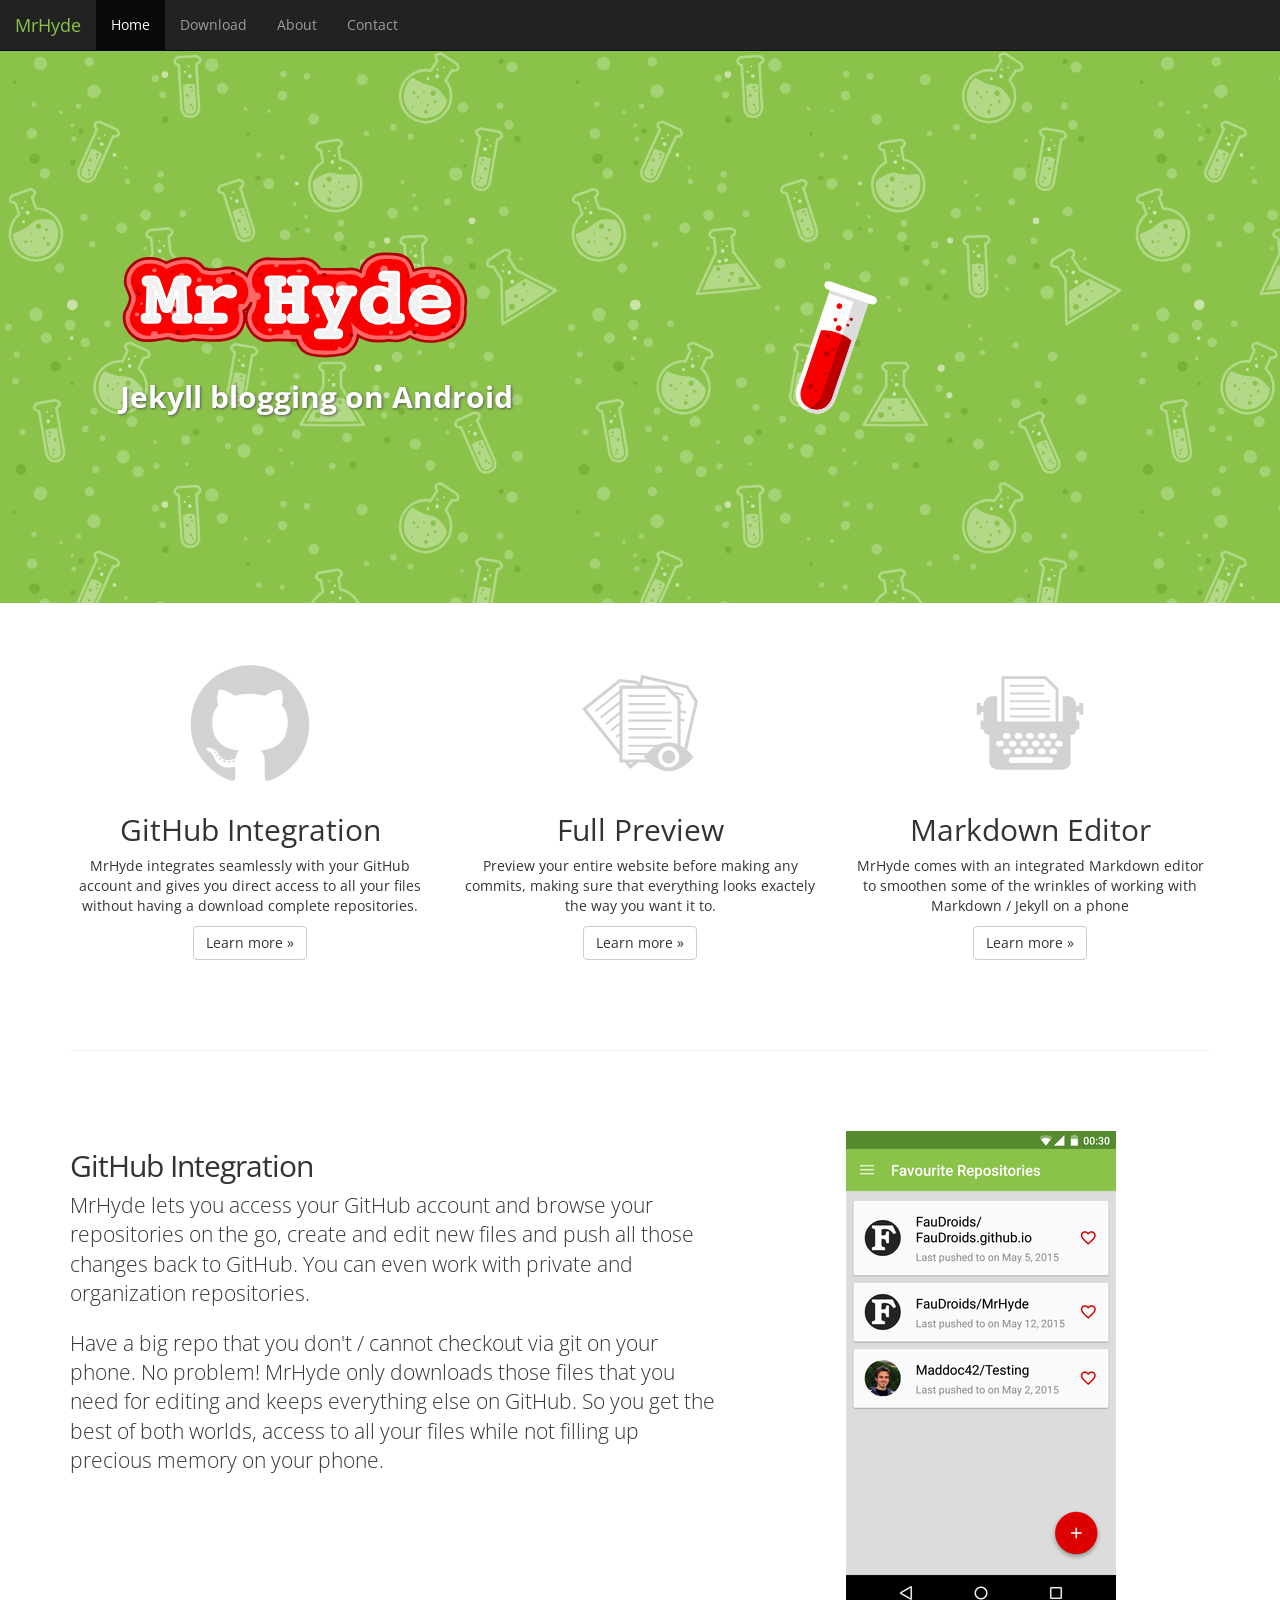
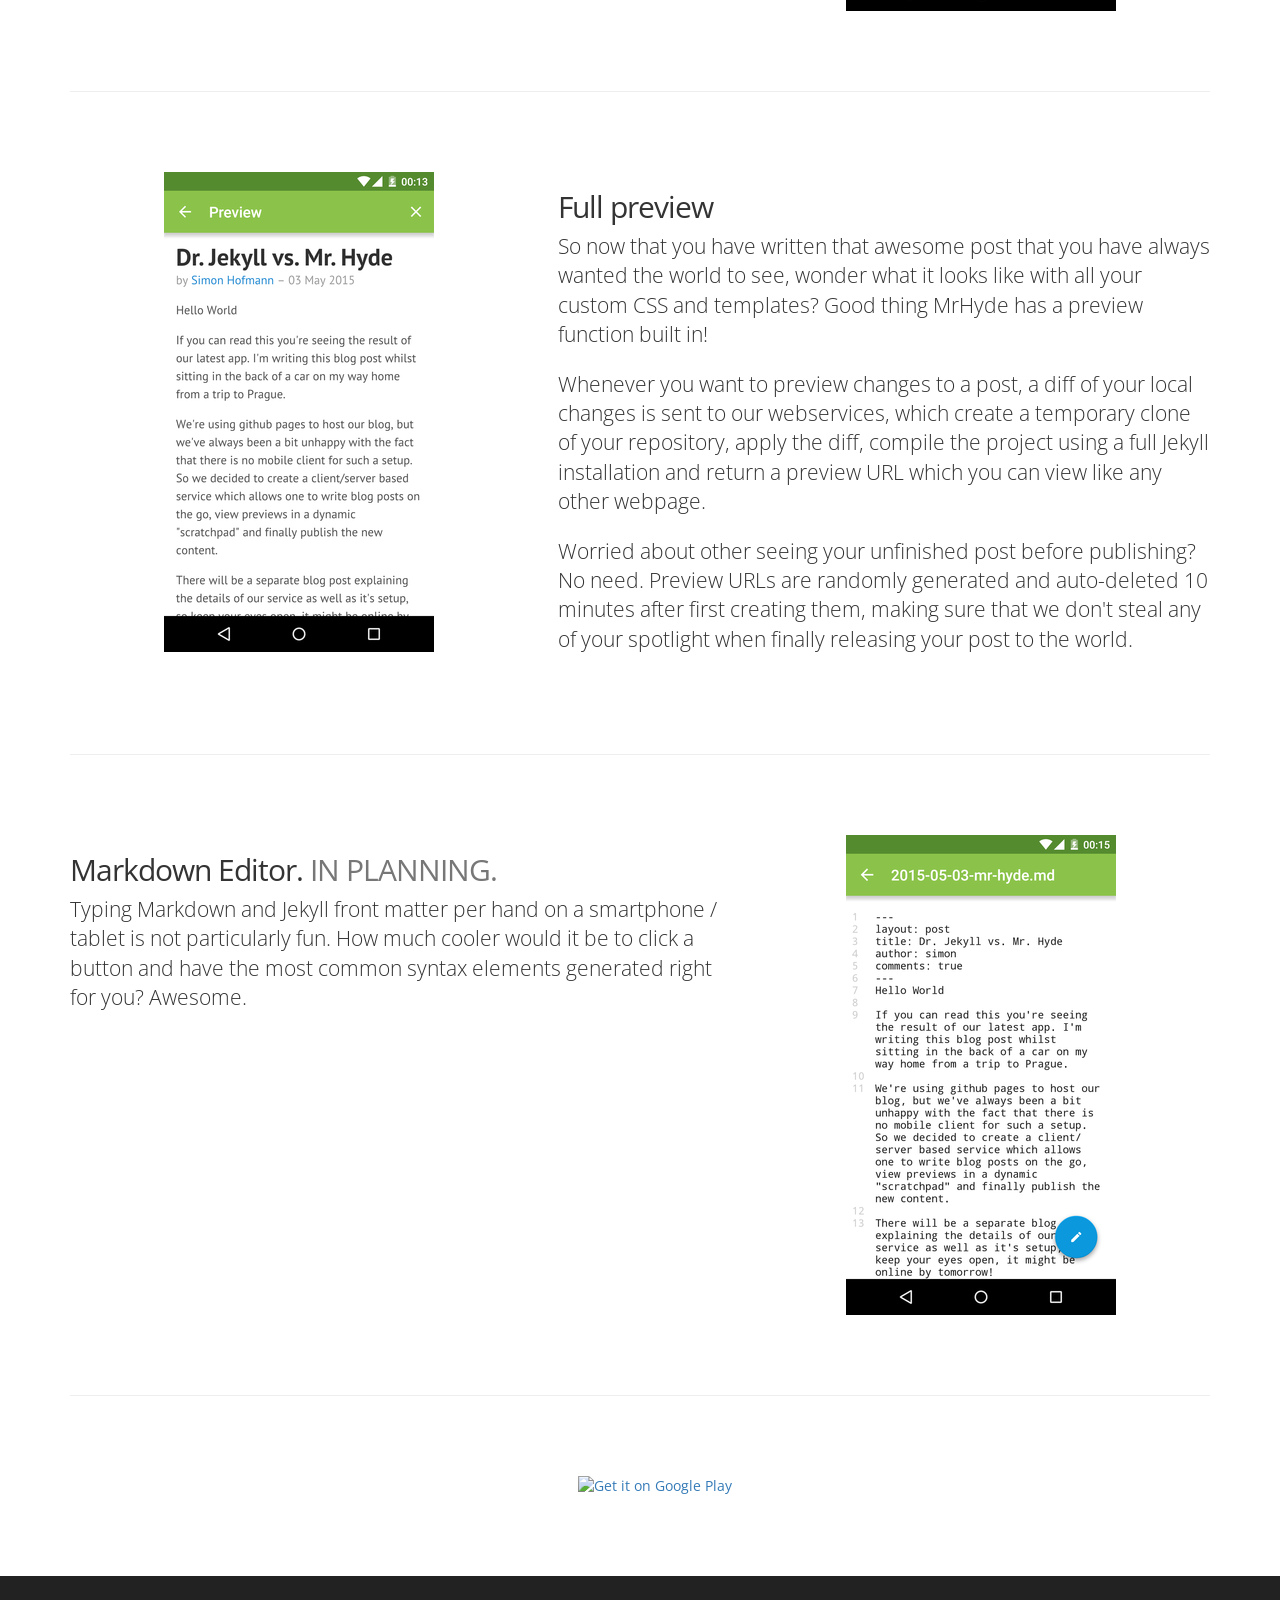
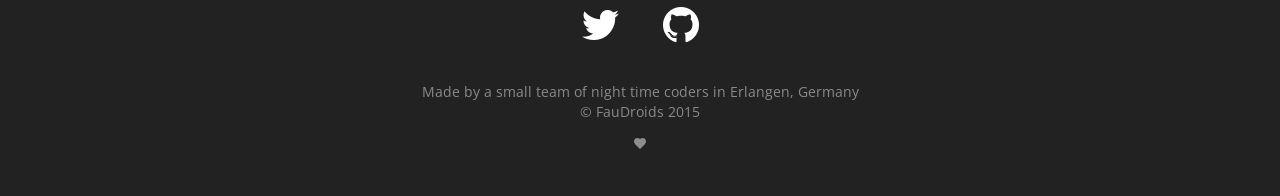
==== index.html @ 193960f7 "Less column with for top feature row" ====
<!DOCTYPE html>
<html>
<head lang="en">
    <meta charset="UTF-8">
    <title>MrHyde - Your friendly Jekyll blogging client for Android</title>
    <meta name="viewport" content="width=device-width, initial-scale=1">
    <link rel="stylesheet" type="text/css" href="css/bootstrap.min.css">
    <link href='http://fonts.googleapis.com/css?family=Open+Sans' rel='stylesheet' type='text/css'>
    <link rel="stylesheet" type="text/css" href="css/custom.css">
    <link rel="stylesheet" href="//maxcdn.bootstrapcdn.com/font-awesome/4.3.0/css/font-awesome.min.css">
    <link rel="apple-touch-icon" sizes="57x57" href="/img/favicon/apple-touch-icon-57x57.png">
    <link rel="apple-touch-icon" sizes="60x60" href="/img/favicon/apple-touch-icon-60x60.png">
    <link rel="apple-touch-icon" sizes="72x72" href="/img/favicon/apple-touch-icon-72x72.png">
    <link rel="apple-touch-icon" sizes="76x76" href="/img/favicon/apple-touch-icon-76x76.png">
    <link rel="apple-touch-icon" sizes="114x114" href="/img/favicon/apple-touch-icon-114x114.png">
    <link rel="apple-touch-icon" sizes="120x120" href="/img/favicon/apple-touch-icon-120x120.png">
    <link rel="apple-touch-icon" sizes="144x144" href="/img/favicon/apple-touch-icon-144x144.png">
    <link rel="apple-touch-icon" sizes="152x152" href="/img/favicon/apple-touch-icon-152x152.png">
    <link rel="apple-touch-icon" sizes="180x180" href="/img/favicon/apple-touch-icon-180x180.png">
    <link rel="icon" type="image/png" href="/img/favicon/favicon-32x32.png" sizes="32x32">
    <link rel="icon" type="image/png" href="/img/favicon/android-chrome-192x192.png" sizes="192x192">
    <link rel="icon" type="image/png" href="/img/favicon/favicon-96x96.png" sizes="96x96">
    <link rel="icon" type="image/png" href="/img/favicon/favicon-16x16.png" sizes="16x16">
    <link rel="manifest" href="/img/favicon/manifest.json">
    <link rel="shortcut icon" href="/img/favicon/favicon.ico">
    <meta name="msapplication-TileColor" content="#00a300">
    <meta name="msapplication-TileImage" content="/img/favicon/mstile-144x144.png">
    <meta name="msapplication-config" content="/img/favicon/browserconfig.xml">
    <meta name="theme-color" content="#222222">
</head>
<body>

    <!-- NAVIGATION -->
    <nav role="navigation" class="navbar navbar-inverse navbar-fixed-top">
        <div class="container-fluid">
            <!-- Brand and toggle get grouped for better mobile display -->
            <div class="navbar-header">
                <button type="button" data-target="#navbarCollapse" data-toggle="collapse" class="navbar-toggle">
                    <span class="sr-only">Toggle navigation</span>
                    <span class="icon-bar"></span>
                    <span class="icon-bar"></span>
                    <span class="icon-bar"></span>
                </button>
                <a href="index.html" class="navbar-brand">MrHyde</a>
            </div>
            <!-- Collection of nav links and other content for toggling -->
            <div id="navbarCollapse" class="collapse navbar-collapse">
                <ul class="nav navbar-nav">
                    <li class="active"><a href="#">Home</a></li>
                    <li><a href="https://play.google.com/store/apps/details?id=org.faudroids.mrhyde">Download</a></li>
                    <li><a href="about.html">About</a></li>
                    <li><a href="contact.html">Contact</a></li>
                </ul>
            </div>
        </div>
    </nav>
    <!-- END NAVIGATION -->

    <!-- TOP JUMBOTRON -->
    <div class="jumbotron">
        <div class="container">
            <div class="row">
                <div class="col-sm-6">
                    <img class="img-responsive" src="img/title.svg" alt="MrHdye" width="350" height="110">
                    <h2>Jekyll blogging on Android</h2>
                </div>
                <div class="col-sm-3">
                    <img class="img-responsive center-block test-tube" src="img/test_tube.svg" alt="MrHdye" width="85" height="135">
                </div>
            </div>
        </div>
    </div>

    <div class="container marketing">
        <!-- TOP MARKETING ROW -->
        <div class="row">
            <div class="col-xs-4 text-center featurette-intro center-block">
                <img class="img-circle" src="img/ic_github.svg" alt="GitHub Integration" width="140" height="140">
                <h2>GitHub Integration</h2>
                <p>
                    MrHyde integrates seamlessly with your GitHub account and gives you direct access to all your files without
                    having a download complete repositories.
                </p>
                <p><a class="btn btn-default" href="#github">Learn more &raquo;</a></p>
            </div>
            <div class="col-xs-4 text-center featurette-intro center-block">
                <img class="img-circle" src="img/ic_preview.svg" alt="Full Preview" width="140" height="140">
                <h2>Full Preview</h2>
                <p>Preview your entire website before making any commits, making sure that everything looks exactely the way you want it to.</p>
                <p><a class="btn btn-default" href="#preview">Learn more &raquo;</a></p>
            </div>
            <div class="col-xs-4 text-center featurette-intro center-block">
                <img class="img-circle" src="img/ic_editor.svg" alt="Markdown Editor" width="140" height="140">
                <h2>Markdown Editor</h2>
                <p>MrHyde comes with an integrated Markdown editor to smoothen some of the wrinkles of working with Markdown / Jekyll on a phone</p>
                <p><a class="btn btn-default" href="#editor">Learn more &raquo;</a></p>
            </div>
        </div>
        <!-- END TOP MARKETING ROW -->

        <!-- FEATURE LIST -->
        <a name="github"></a>
        <hr class="featurette-divider">

        <div class="row featurette">
            <div class="col-md-7">
                <h2 class="featurette-heading">GitHub Integration</h2>
                <p class="lead">
                    MrHyde lets you access your GitHub account and browse your repositories on the
                    go, create and edit new files and push all those changes back to GitHub.
                    You can even work with private and organization repositories.
                </p>
                <p class="lead">
                    Have a big repo that you don't / cannot checkout via git on your phone. No problem!
                    MrHyde only downloads those files that you need for editing and keeps everything else on
                    GitHub. So you get the best of both worlds, access to all your files while not filling up
                    precious memory on your phone.
                </p>
            </div>
            <div class="col-md-5">
                <img class="featurette-image img-responsive center-block" src="img/Screenshot_2015-05-17-00-30-54.png" alt="Repository list">
            </div>
        </div>

        <a name="preview"></a>
        <hr class="featurette-divider">

        <div class="row featurette">
            <div class="col-md-7 col-md-push-5">
                <h2 class="featurette-heading">Full preview</h2>
                <p class="lead">
                    So now that you have written that awesome post that you have always wanted the
                    world to see, wonder what it looks like with all your custom CSS and templates?
                    Good thing MrHyde has a preview function built in!
                </p>
                <p class="lead">
                    Whenever you want to preview changes to a post, a diff of your local
                    changes is sent to our webservices, which create a temporary clone of your
                    repository, apply the diff, compile the project using a full Jekyll installation
                    and return a preview URL which you can view like any other webpage.
                </p>
                <p class="lead">
                    Worried about other seeing your unfinished post before publishing? No need.
                    Preview URLs are randomly generated and auto-deleted 10 minutes after first
                    creating them, making sure that we don't steal any of your spotlight
                    when finally releasing your post to the world.
                </p>
            </div>
            <div class="col-md-5 col-md-pull-7">
                <img class="featurette-image img-responsive center-block" src="img/Screenshot_2015-05-04-00-13-35.png" alt="GitHub login">
            </div>
        </div>

        <a name="editor"></a>
        <hr class="featurette-divider">

        <div class="row featurette">
            <div class="col-md-7">
                <h2 class="featurette-heading">Markdown Editor. <span class="text-muted">IN PLANNING.</span></h2>
                <p class="lead">
                    Typing Markdown and Jekyll front matter per hand on a smartphone / tablet is
                    not particularly fun.
                    How much cooler would it be to click a button and have the most common
                    syntax elements generated right for you? Awesome.
                </p>
            </div>
            <div class="col-md-5">
                <img class="featurette-image img-responsive center-block" src="img/Screenshot_2015-05-04-00-15-23.png" alt="GitHub login">
            </div>
        </div>

        <hr class="featurette-divider">
        <!-- END FEATURE LIST -->

        <div class="container text-center playstore">
            <a href="https://play.google.com/store/apps/details?id=org.faudroids.mrhyde">
                <img alt="Get it on Google Play" src="https://developer.android.com/images/brand/en_generic_rgb_wo_60.png"/>
            </a>
        </div>
    </div>


    <!-- FOOTER -->
    <footer class="footer text-center">
        <div id="footer-social">
            <a class="btn-lg btn-social-icon btn-twitter">
                <i class="fa fa-twitter"></i>
            </a>
            <a class="btn-lg btn-social-icon btn-github" href="https://github.com/FauDroids/MrHyde">
                <i class="fa fa-github"></i>
            </a>
        </div>

        <p id="footer-message">
            Made by a small team of night time coders in Erlangen, Germany<br>
            &copy; FauDroids 2015
        </p>
        <img alt="made with heart" src="img/heart_grey.png" />
    </footer>
    <!-- END FOOTER -->

    <script src="https://code.jquery.com/jquery-1.11.2.min.js"></script>
    <script src="js/bootstrap.min.js"></script>
</body>
</html>
---- css/custom.css ----
html {
    position: relative;
    min-height: 100%;
}

.navbar-inverse .navbar-header .navbar-brand {
    color: #8bc34a;
}

body {
    padding-top: 50px;
    margin-bottom: 220px;
    font-family: 'Open Sans', sans-serif;
}

.jumbotron {
    background: url("../img/background.svg") repeat;
    color: #ffffff;
    padding-top: 70px;
    padding-bottom: 100px;
}

@media (min-width: 768px) {
    .jumbotron {
        padding-top: 200px;
        padding-bottom: 180px;
        padding-left: 100px;
    }
}

.jumbotron .test-tube {
    padding-top: 30px;
}

.jumbotron h2 {
    font-weight: 700;
    text-shadow: 1px 1px 3px #565656;
    /*text-shadow: -1px 0 gray, 0 1px gray, 1px 0 gray, 0 -1px gray;*/
}

.marketing {
    padding-top: 20px;
}

.marketing .btn:hover {
    background: #8bc34a;
    color: white;
}

.marketing .col-lg-4 {
    margin-bottom: 20px;
    text-align: center;
}
.marketing h2 {
    font-weight: normal;
}
.marketing .col-lg-4 p {
    margin-right: 10px;
    margin-left: 10px;
}

.featurette-intro {
    max-width: 400px;
}

.featurette-divider {
    margin: 80px 0; /* Space out the Bootstrap <hr> more */
}

/* Thin out the marketing headings */
.featurette-heading {
    font-weight: 300;
    line-height: 1;
    letter-spacing: -1px;
}

.marketing .playstore img {
    padding-bottom: 80px;
}


.footer {
    position: absolute;
    bottom: 0;
    width: 100%;
    height: 220px;
    background: #222222;
    color: #8a8a8a;
}

#footer-social {
    margin-top: 20px;
}

#footer-social .btn-social-icon {
    font-size: 300%;
    color: white;
}

#footer-message{
    padding-top: 30px;
    margin-left: 10px;
    margin-right: 10px;
}
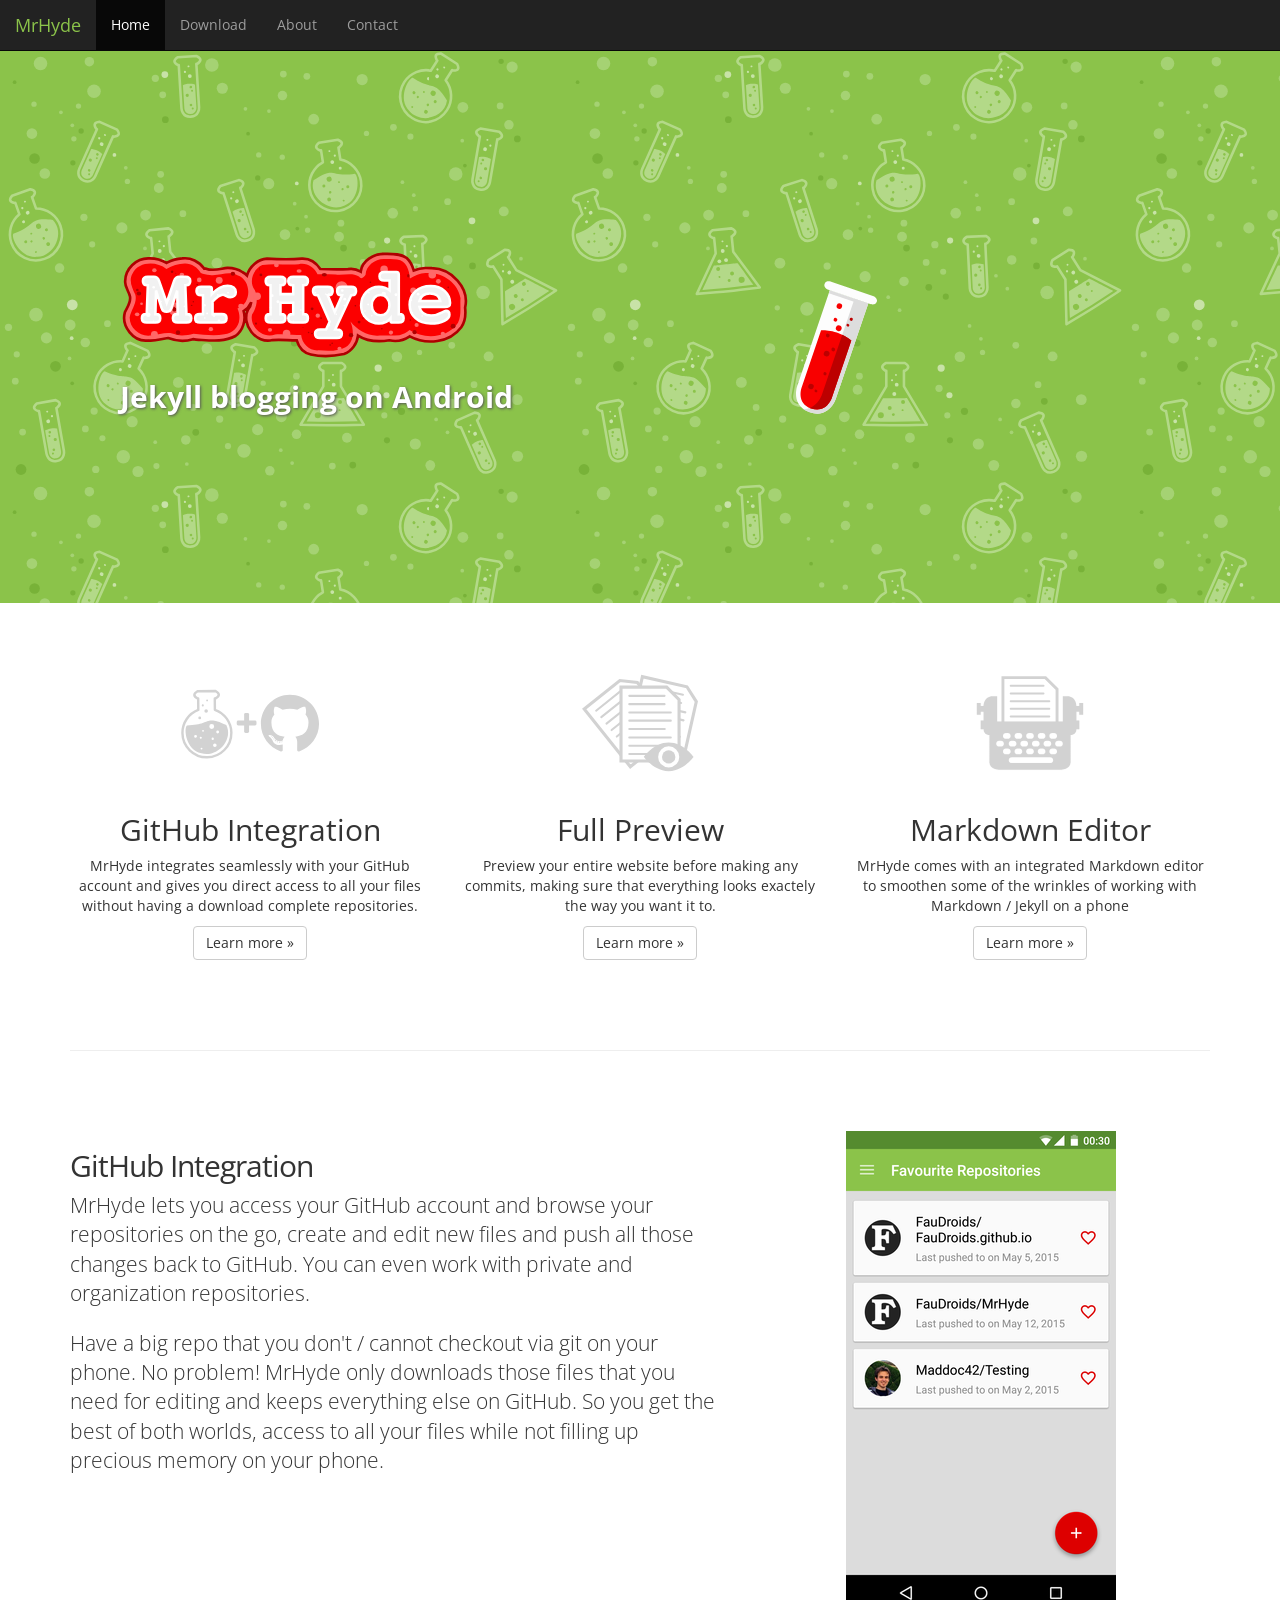
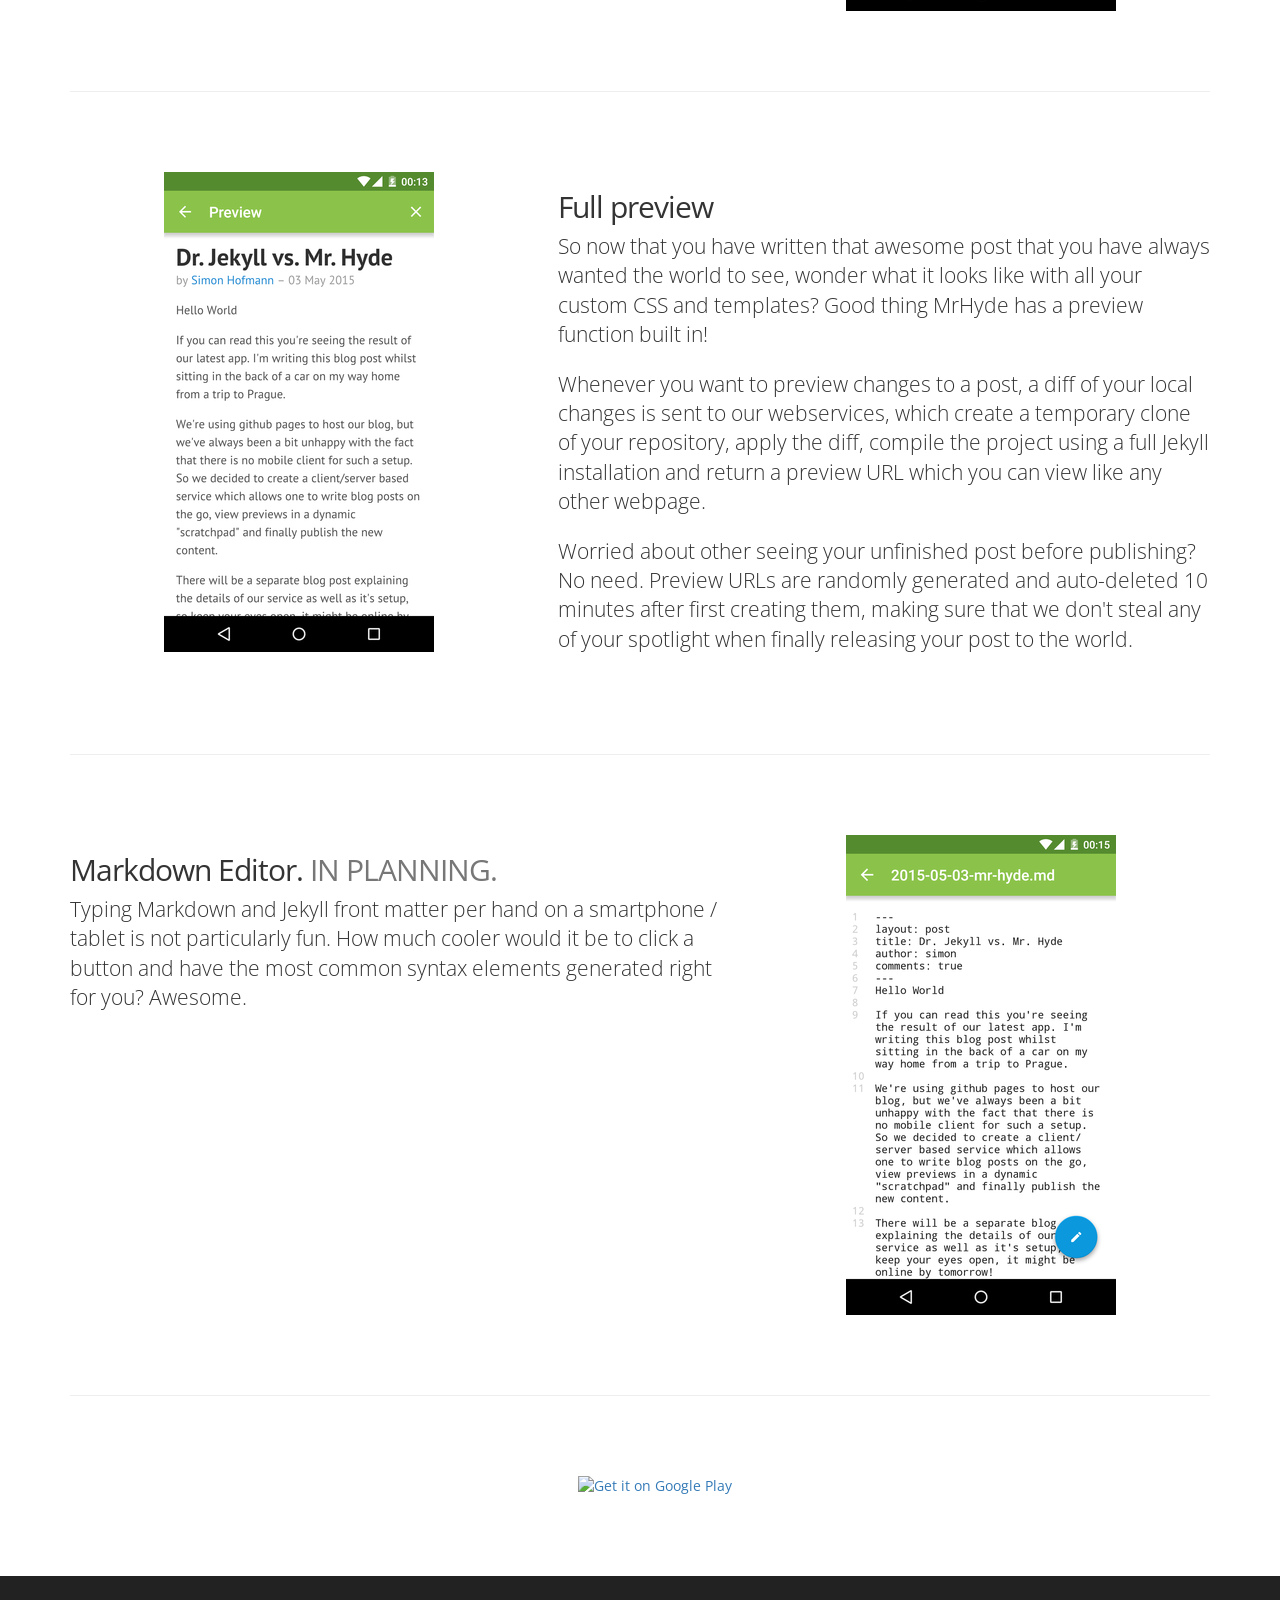
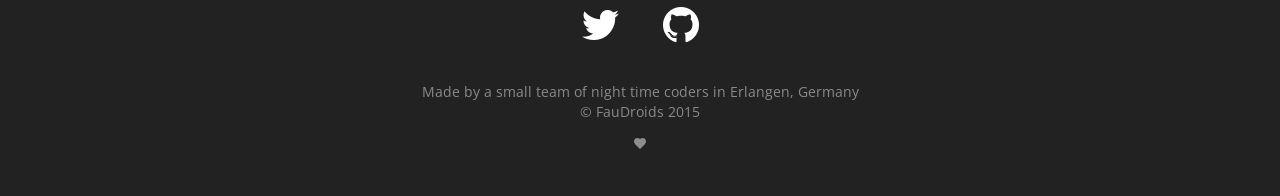
==== commit eb44bbec: "Update github integration icon" ====
--- a/index.html
+++ b/index.html
@@ -74,8 +74,8 @@
     <div class="container marketing">
         <!-- TOP MARKETING ROW -->
         <div class="row">
-            <div class="col-xs-4 text-center featurette-intro center-block">
-                <img class="img-circle" src="img/ic_github.svg" alt="GitHub Integration" width="140" height="140">
+            <div class="col-md-4 text-center featurette-intro center-block">
+                <img class="img" src="img/ic_github.svg" alt="GitHub Integration" width="140" height="140">
                 <h2>GitHub Integration</h2>
                 <p>
                     MrHyde integrates seamlessly with your GitHub account and gives you direct access to all your files without
@@ -83,14 +83,14 @@
                 </p>
                 <p><a class="btn btn-default" href="#github">Learn more &raquo;</a></p>
             </div>
-            <div class="col-xs-4 text-center featurette-intro center-block">
-                <img class="img-circle" src="img/ic_preview.svg" alt="Full Preview" width="140" height="140">
+            <div class="col-md-4 text-center featurette-intro center-block">
+                <img class="img" src="img/ic_preview.svg" alt="Full Preview" width="140" height="140">
                 <h2>Full Preview</h2>
                 <p>Preview your entire website before making any commits, making sure that everything looks exactely the way you want it to.</p>
                 <p><a class="btn btn-default" href="#preview">Learn more &raquo;</a></p>
             </div>
-            <div class="col-xs-4 text-center featurette-intro center-block">
-                <img class="img-circle" src="img/ic_editor.svg" alt="Markdown Editor" width="140" height="140">
+            <div class="col-md-4 text-center featurette-intro center-block">
+                <img class="img" src="img/ic_editor.svg" alt="Markdown Editor" width="140" height="140">
                 <h2>Markdown Editor</h2>
                 <p>MrHyde comes with an integrated Markdown editor to smoothen some of the wrinkles of working with Markdown / Jekyll on a phone</p>
                 <p><a class="btn btn-default" href="#editor">Learn more &raquo;</a></p>
@@ -118,7 +118,10 @@
                 </p>
             </div>
             <div class="col-md-5">
-                <img class="featurette-image img-responsive center-block" src="img/Screenshot_2015-05-17-00-30-54.png" alt="Repository list">
+                <img class="featurette-image img-responsive center-block"
+                     src="img/Screenshot_2015-05-17-00-30-54.png"
+                     srcset="img/Screenshot_2015-05-17-00-30-54.png 1x, img/Screenshot_2015-05-17-00-30-54-2x.png 2x, img/Screenshot_2015-05-17-00-30-54-3x.png 3x"
+                     alt="Repository list">
             </div>
         </div>
 
@@ -147,7 +150,10 @@
                 </p>
             </div>
             <div class="col-md-5 col-md-pull-7">
-                <img class="featurette-image img-responsive center-block" src="img/Screenshot_2015-05-04-00-13-35.png" alt="GitHub login">
+                <img class="featurette-image img-responsive center-block"
+                     src="img/Screenshot_2015-05-04-00-13-35.png"
+                     srcset="img/Screenshot_2015-05-04-00-13-35.png 1x, img/Screenshot_2015-05-04-00-13-35-2x.png 2x, img/Screenshot_2015-05-04-00-13-35-3x.png 3x"
+                     alt="Preview">
             </div>
         </div>
 
@@ -165,7 +171,10 @@
                 </p>
             </div>
             <div class="col-md-5">
-                <img class="featurette-image img-responsive center-block" src="img/Screenshot_2015-05-04-00-15-23.png" alt="GitHub login">
+                <img class="featurette-image img-responsive center-block"
+                     src="img/Screenshot_2015-05-04-00-15-23.png"
+                     srcset="img/Screenshot_2015-05-04-00-15-23.png 1x, img/Screenshot_2015-05-04-00-15-23-2x.png 2x, img/Screenshot_2015-05-04-00-15-23-3x.png 3x"
+                     alt="Editor">
             </div>
         </div>
 
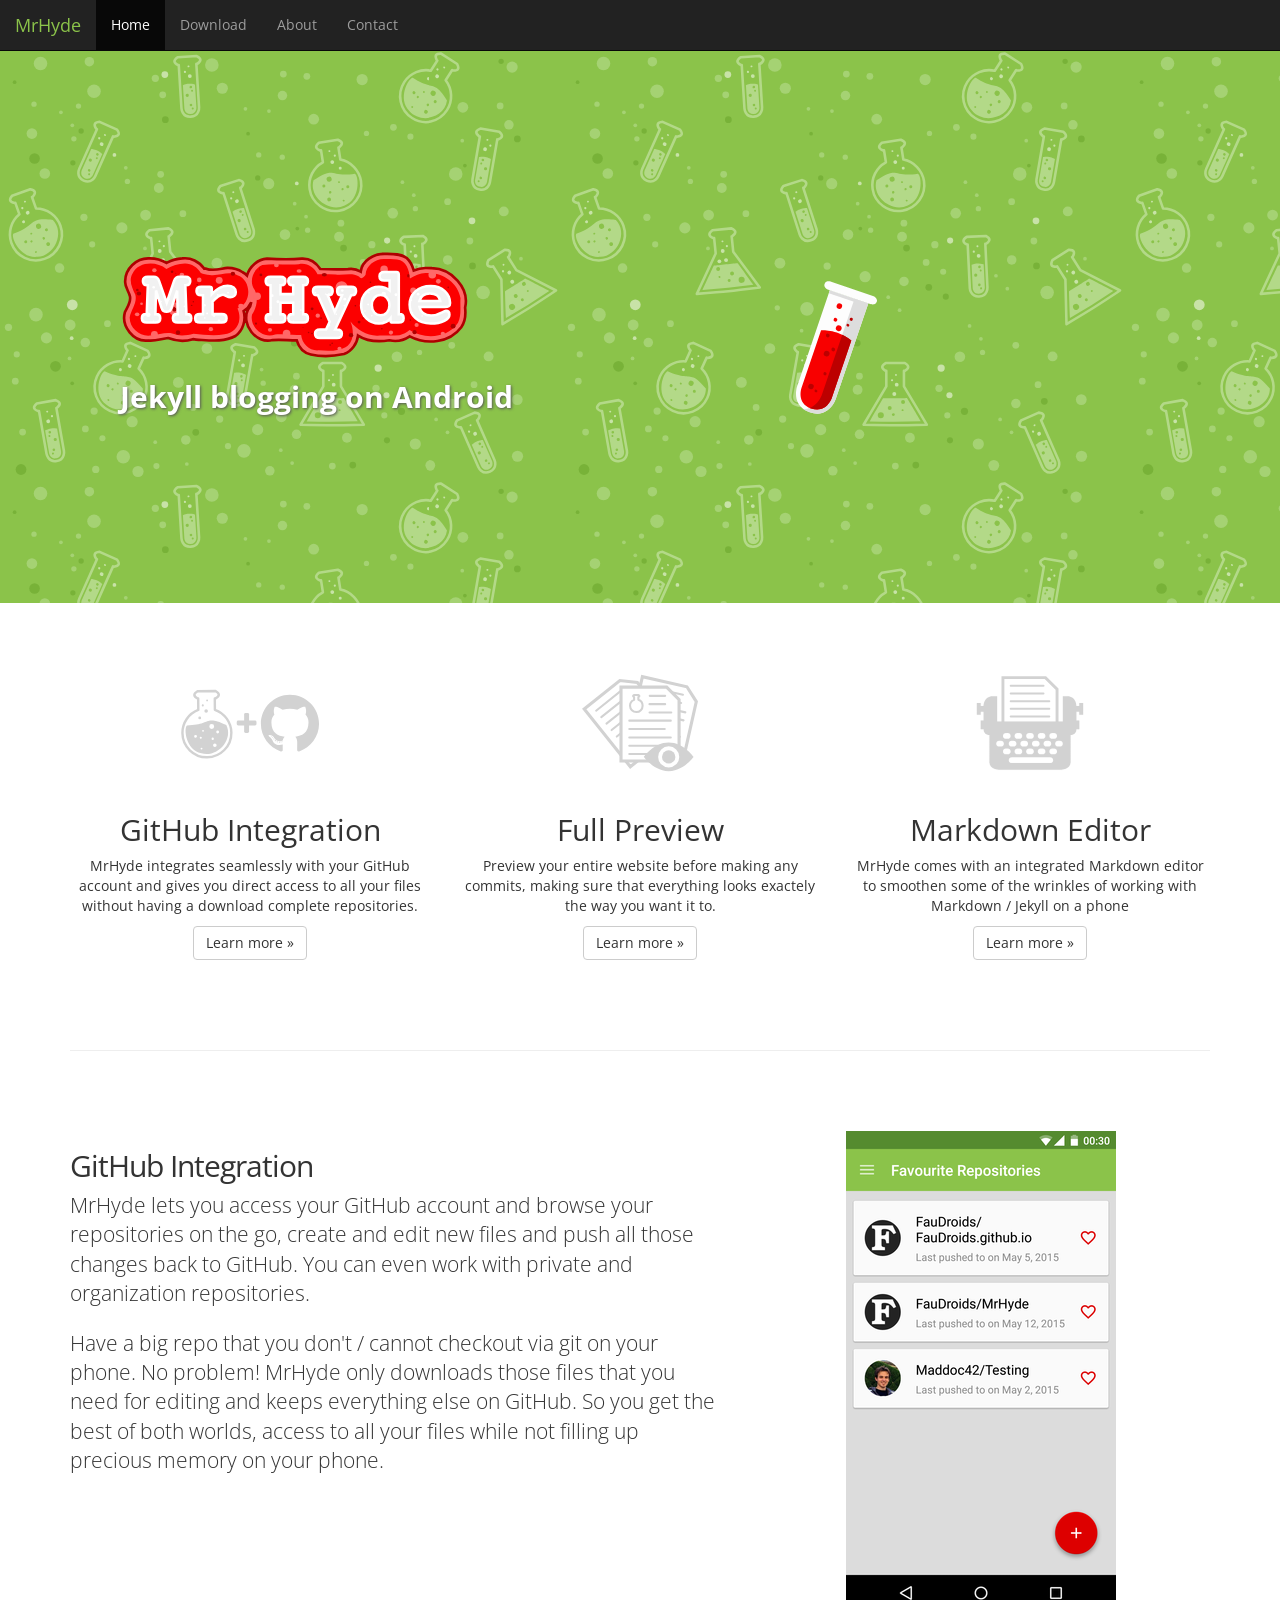
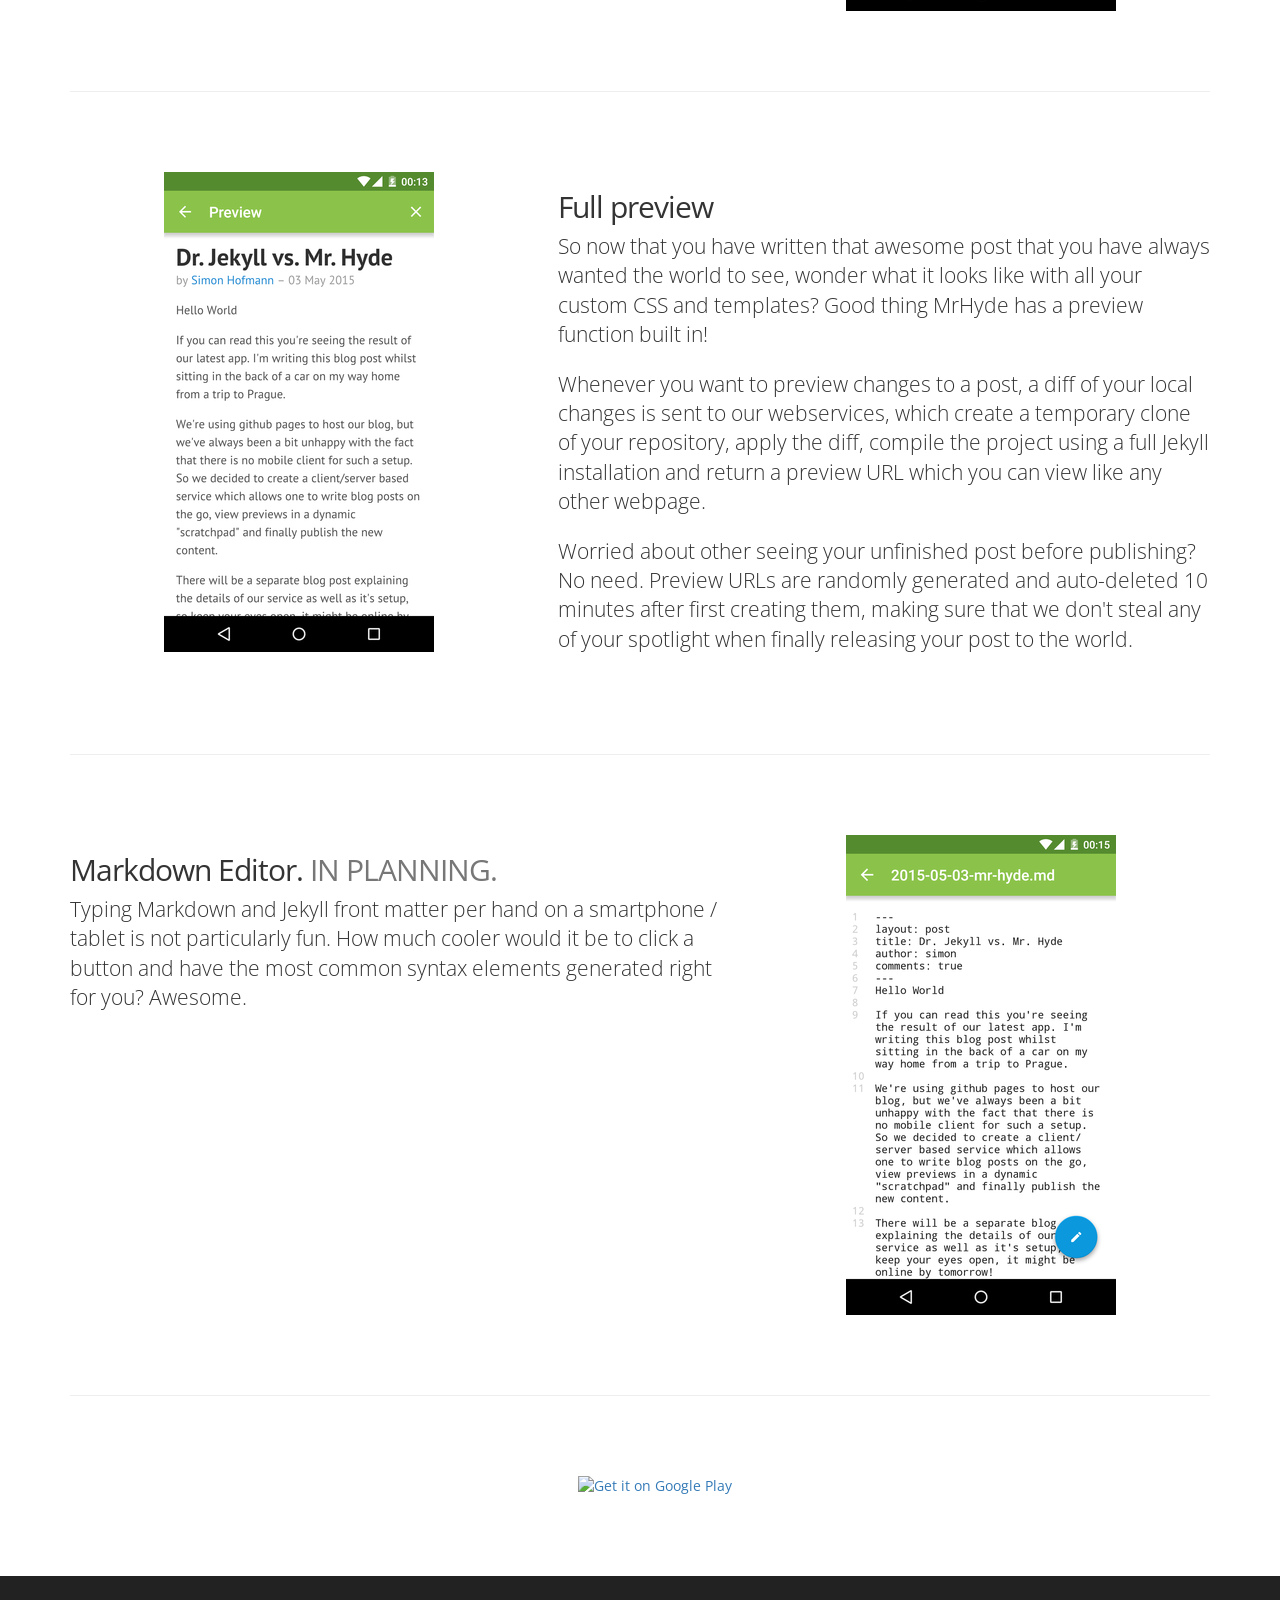
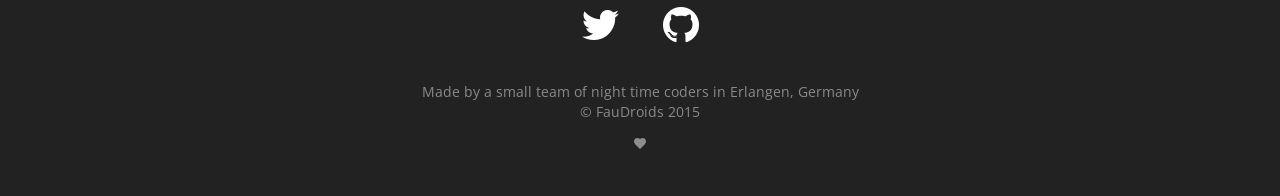
==== commit 6fea21c0: "Add team images to about" ====
--- a/index.html
+++ b/index.html
@@ -6,7 +6,8 @@
     <meta name="viewport" content="width=device-width, initial-scale=1">
     <link rel="stylesheet" type="text/css" href="css/bootstrap.min.css">
     <link href='http://fonts.googleapis.com/css?family=Open+Sans' rel='stylesheet' type='text/css'>
-    <link rel="stylesheet" type="text/css" href="css/custom.css">
+    <link rel="stylesheet" type="text/css" href="css/general-style.css">
+    <link rel="stylesheet" type="text/css" href="css/index-style.css">
     <link rel="stylesheet" href="//maxcdn.bootstrapcdn.com/font-awesome/4.3.0/css/font-awesome.min.css">
     <link rel="apple-touch-icon" sizes="57x57" href="/img/favicon/apple-touch-icon-57x57.png">
     <link rel="apple-touch-icon" sizes="60x60" href="/img/favicon/apple-touch-icon-60x60.png">
@@ -100,7 +101,7 @@
 
         <!-- FEATURE LIST -->
         <a name="github"></a>
-        <hr class="featurette-divider">
+        <hr class="custom-divider">
 
         <div class="row featurette">
             <div class="col-md-7">
@@ -126,7 +127,7 @@
         </div>
 
         <a name="preview"></a>
-        <hr class="featurette-divider">
+        <hr class="custom-divider">
 
         <div class="row featurette">
             <div class="col-md-7 col-md-push-5">
@@ -158,7 +159,7 @@
         </div>
 
         <a name="editor"></a>
-        <hr class="featurette-divider">
+        <hr class="custom-divider">
 
         <div class="row featurette">
             <div class="col-md-7">
@@ -178,7 +179,7 @@
             </div>
         </div>
 
-        <hr class="featurette-divider">
+        <hr class="custom-divider">
         <!-- END FEATURE LIST -->
 
         <div class="container text-center playstore">
--- a/css/general-style.css
+++ b/css/general-style.css
@@ -0,0 +1,44 @@
+html {
+    position: relative;
+    min-height: 100%;
+}
+
+.navbar-inverse .navbar-header .navbar-brand {
+    color: #8bc34a;
+}
+
+body {
+    padding-top: 50px;
+    margin-bottom: 220px;
+    font-family: 'Open Sans', sans-serif;
+}
+
+.custom-divider {
+    margin: 80px 0; /* Space out the Bootstrap <hr> more */
+}
+
+
+.footer {
+    position: absolute;
+    bottom: 0;
+    width: 100%;
+    height: 220px;
+    background: #222222;
+    color: #8a8a8a;
+}
+
+#footer-social {
+    margin-top: 20px;
+}
+
+#footer-social .btn-social-icon {
+    font-size: 300%;
+    color: white;
+}
+
+#footer-message{
+    padding-top: 30px;
+    margin-left: 10px;
+    margin-right: 10px;
+}
+
--- a/css/index-style.css
+++ b/css/index-style.css
@@ -0,0 +1,60 @@
+.jumbotron {
+    background: url("../img/background.svg") repeat;
+    color: #ffffff;
+    padding-top: 70px;
+    padding-bottom: 100px;
+}
+
+@media (min-width: 768px) {
+    .jumbotron {
+        padding-top: 200px;
+        padding-bottom: 180px;
+        padding-left: 100px;
+    }
+}
+
+.jumbotron .test-tube {
+    padding-top: 30px;
+}
+
+.jumbotron h2 {
+    font-weight: 700;
+    text-shadow: 1px 1px 3px #565656;
+    /*text-shadow: -1px 0 gray, 0 1px gray, 1px 0 gray, 0 -1px gray;*/
+}
+
+.marketing {
+    padding-top: 20px;
+}
+
+.marketing .btn:hover {
+    background: #8bc34a;
+    color: white;
+}
+
+.marketing .col-lg-4 {
+    margin-bottom: 20px;
+    text-align: center;
+}
+.marketing h2 {
+    font-weight: normal;
+}
+.marketing .col-lg-4 p {
+    margin-right: 10px;
+    margin-left: 10px;
+}
+
+.featurette-intro {
+    max-width: 400px;
+}
+
+/* Thin out the marketing headings */
+.featurette-heading {
+    font-weight: 300;
+    line-height: 1;
+    letter-spacing: -1px;
+}
+
+.marketing .playstore img {
+    padding-bottom: 80px;
+}
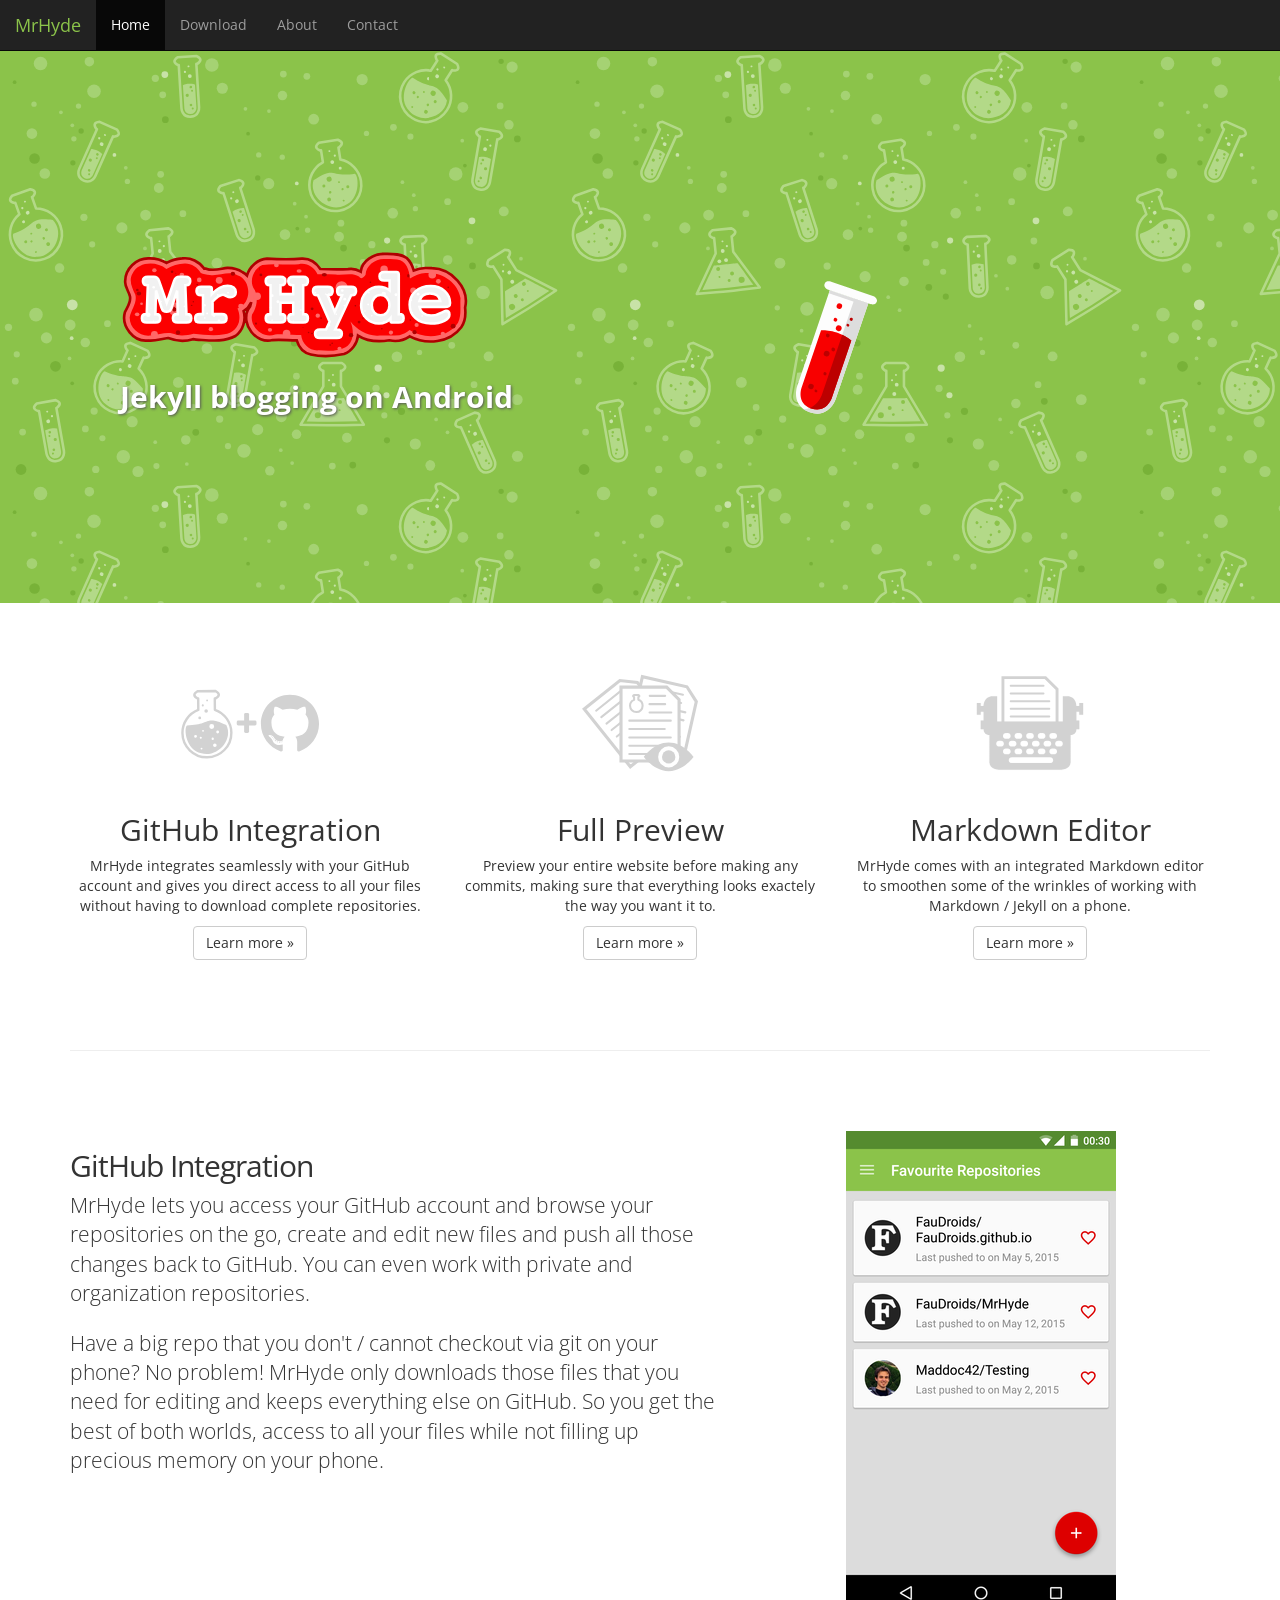
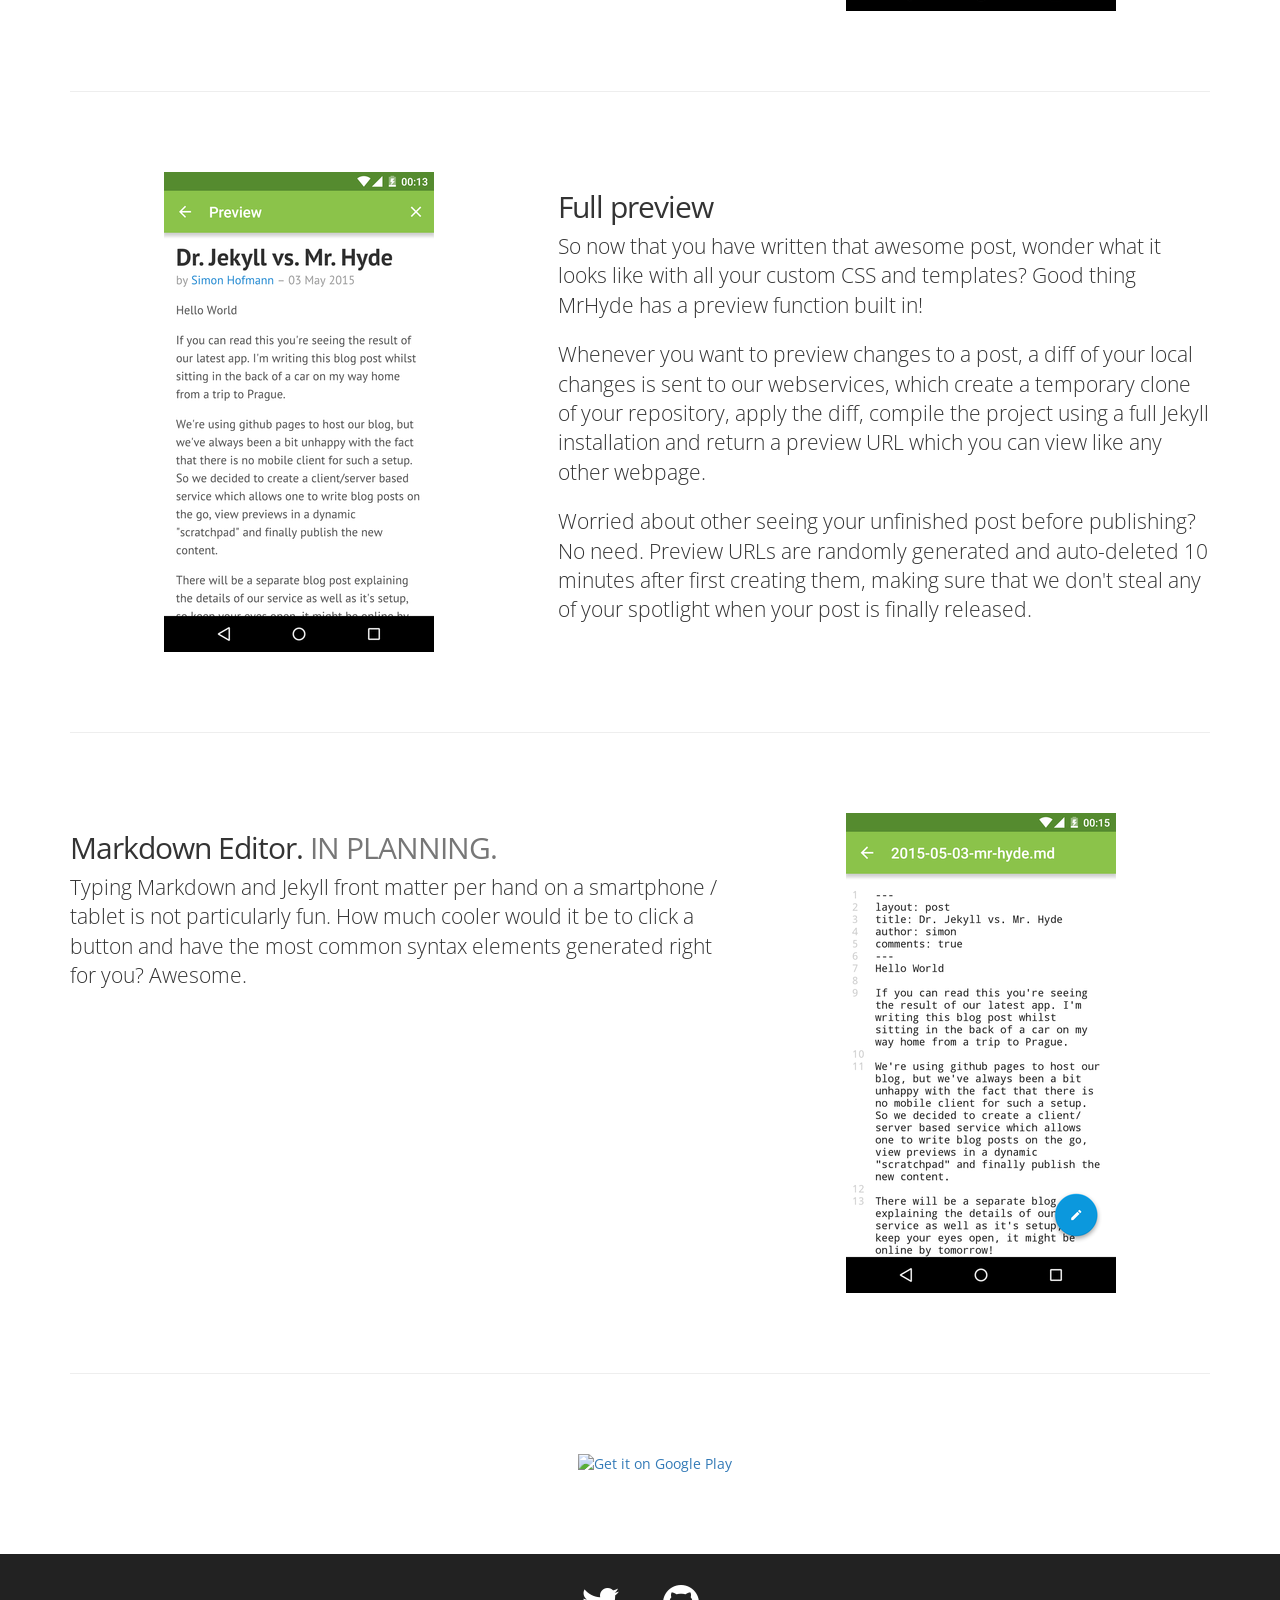
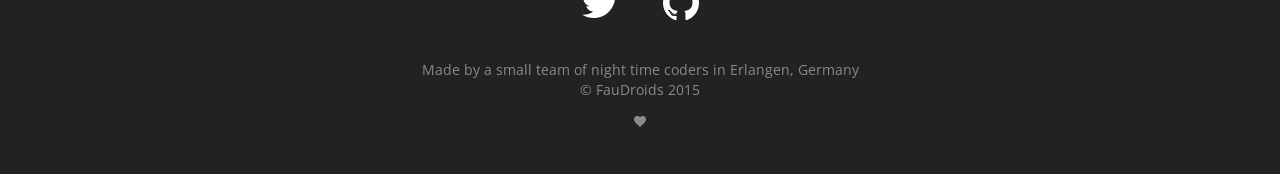
==== commit cdff3728: "Fix typos" ====
--- a/index.html
+++ b/index.html
@@ -80,7 +80,7 @@
                 <h2>GitHub Integration</h2>
                 <p>
                     MrHyde integrates seamlessly with your GitHub account and gives you direct access to all your files without
-                    having a download complete repositories.
+                    having to download complete repositories.
                 </p>
                 <p><a class="btn btn-default" href="#github">Learn more &raquo;</a></p>
             </div>
@@ -93,7 +93,7 @@
             <div class="col-md-4 text-center featurette-intro center-block">
                 <img class="img" src="img/ic_editor.svg" alt="Markdown Editor" width="140" height="140">
                 <h2>Markdown Editor</h2>
-                <p>MrHyde comes with an integrated Markdown editor to smoothen some of the wrinkles of working with Markdown / Jekyll on a phone</p>
+                <p>MrHyde comes with an integrated Markdown editor to smoothen some of the wrinkles of working with Markdown / Jekyll on a phone.</p>
                 <p><a class="btn btn-default" href="#editor">Learn more &raquo;</a></p>
             </div>
         </div>
@@ -112,7 +112,7 @@
                     You can even work with private and organization repositories.
                 </p>
                 <p class="lead">
-                    Have a big repo that you don't / cannot checkout via git on your phone. No problem!
+                    Have a big repo that you don't / cannot checkout via git on your phone? No problem!
                     MrHyde only downloads those files that you need for editing and keeps everything else on
                     GitHub. So you get the best of both worlds, access to all your files while not filling up
                     precious memory on your phone.
@@ -133,8 +133,8 @@
             <div class="col-md-7 col-md-push-5">
                 <h2 class="featurette-heading">Full preview</h2>
                 <p class="lead">
-                    So now that you have written that awesome post that you have always wanted the
-                    world to see, wonder what it looks like with all your custom CSS and templates?
+                    So now that you have written that awesome post,
+                    wonder what it looks like with all your custom CSS and templates?
                     Good thing MrHyde has a preview function built in!
                 </p>
                 <p class="lead">
@@ -147,7 +147,7 @@
                     Worried about other seeing your unfinished post before publishing? No need.
                     Preview URLs are randomly generated and auto-deleted 10 minutes after first
                     creating them, making sure that we don't steal any of your spotlight
-                    when finally releasing your post to the world.
+                    when your post is finally released.
                 </p>
             </div>
             <div class="col-md-5 col-md-pull-7">
@@ -193,7 +193,7 @@
     <!-- FOOTER -->
     <footer class="footer text-center">
         <div id="footer-social">
-            <a class="btn-lg btn-social-icon btn-twitter">
+            <a class="btn-lg btn-social-icon btn-twitter" href="https://twitter.com/faudroids">
                 <i class="fa fa-twitter"></i>
             </a>
             <a class="btn-lg btn-social-icon btn-github" href="https://github.com/FauDroids/MrHyde">
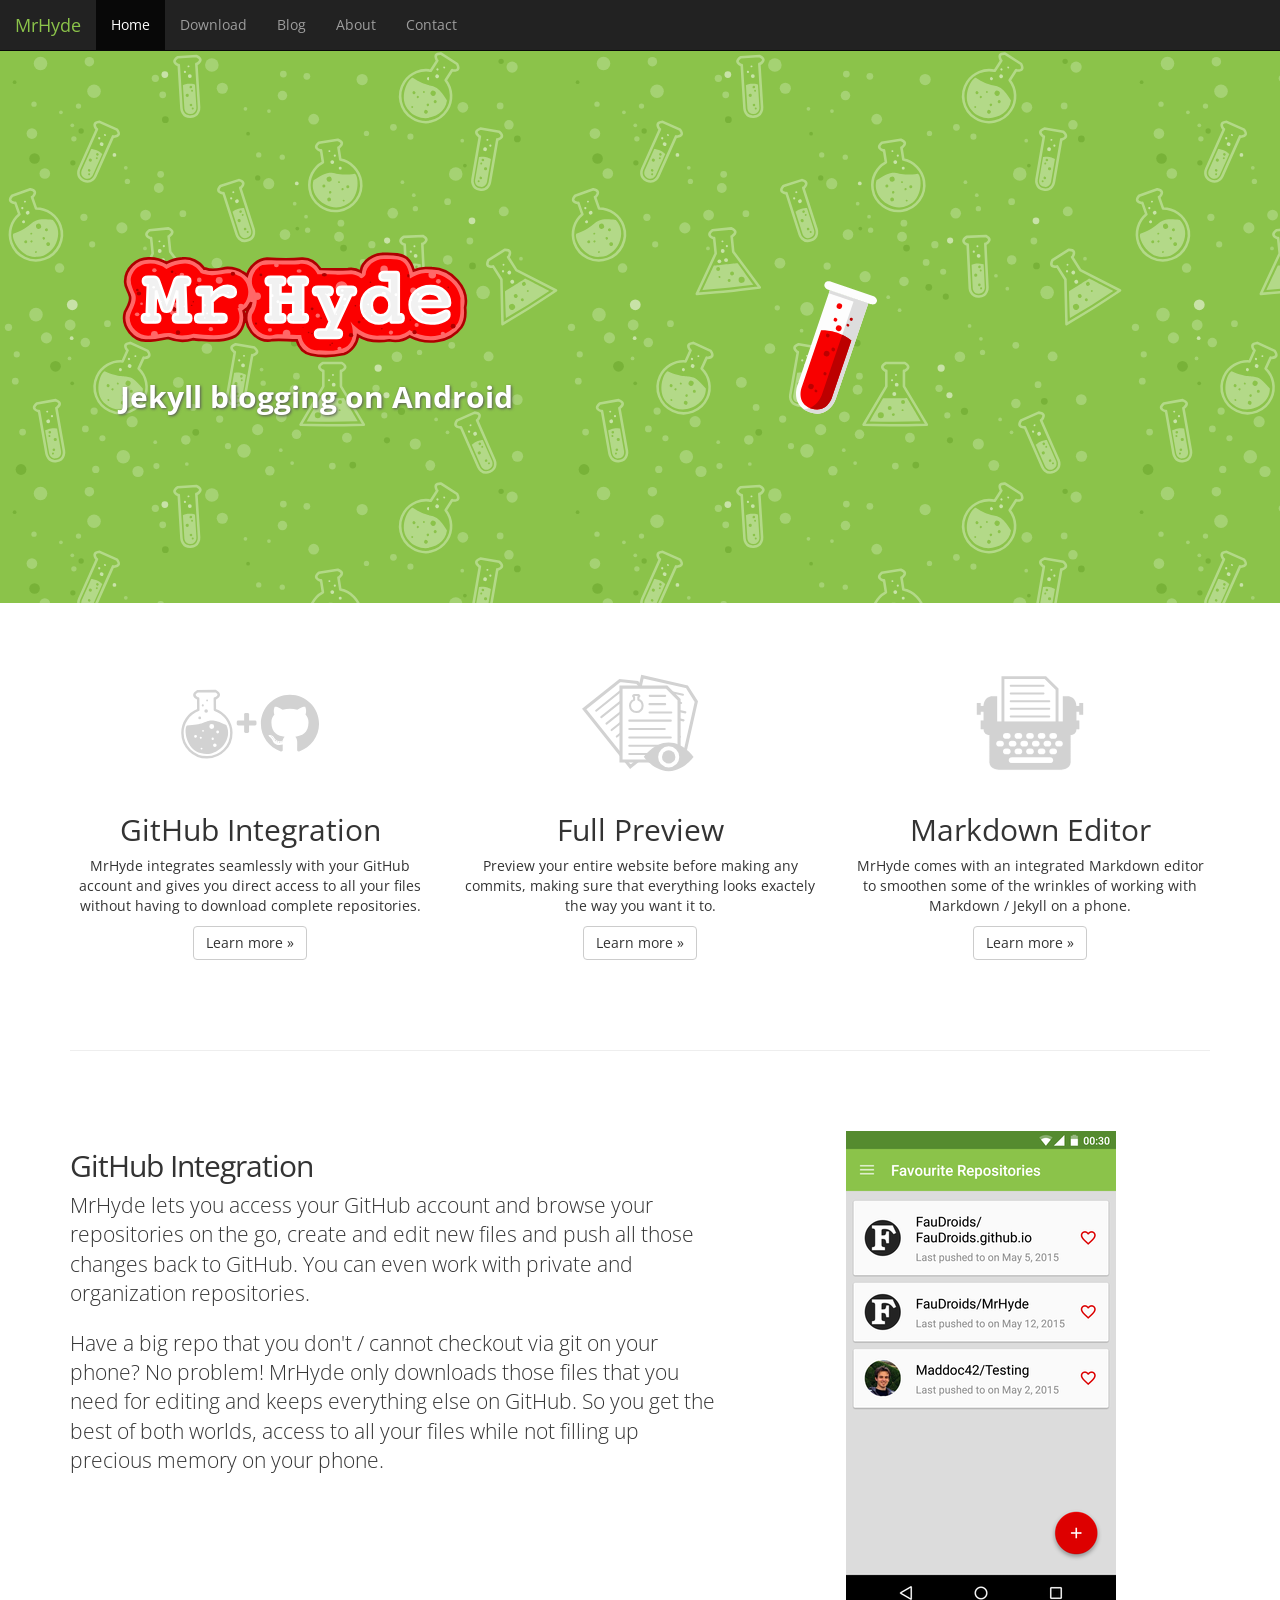
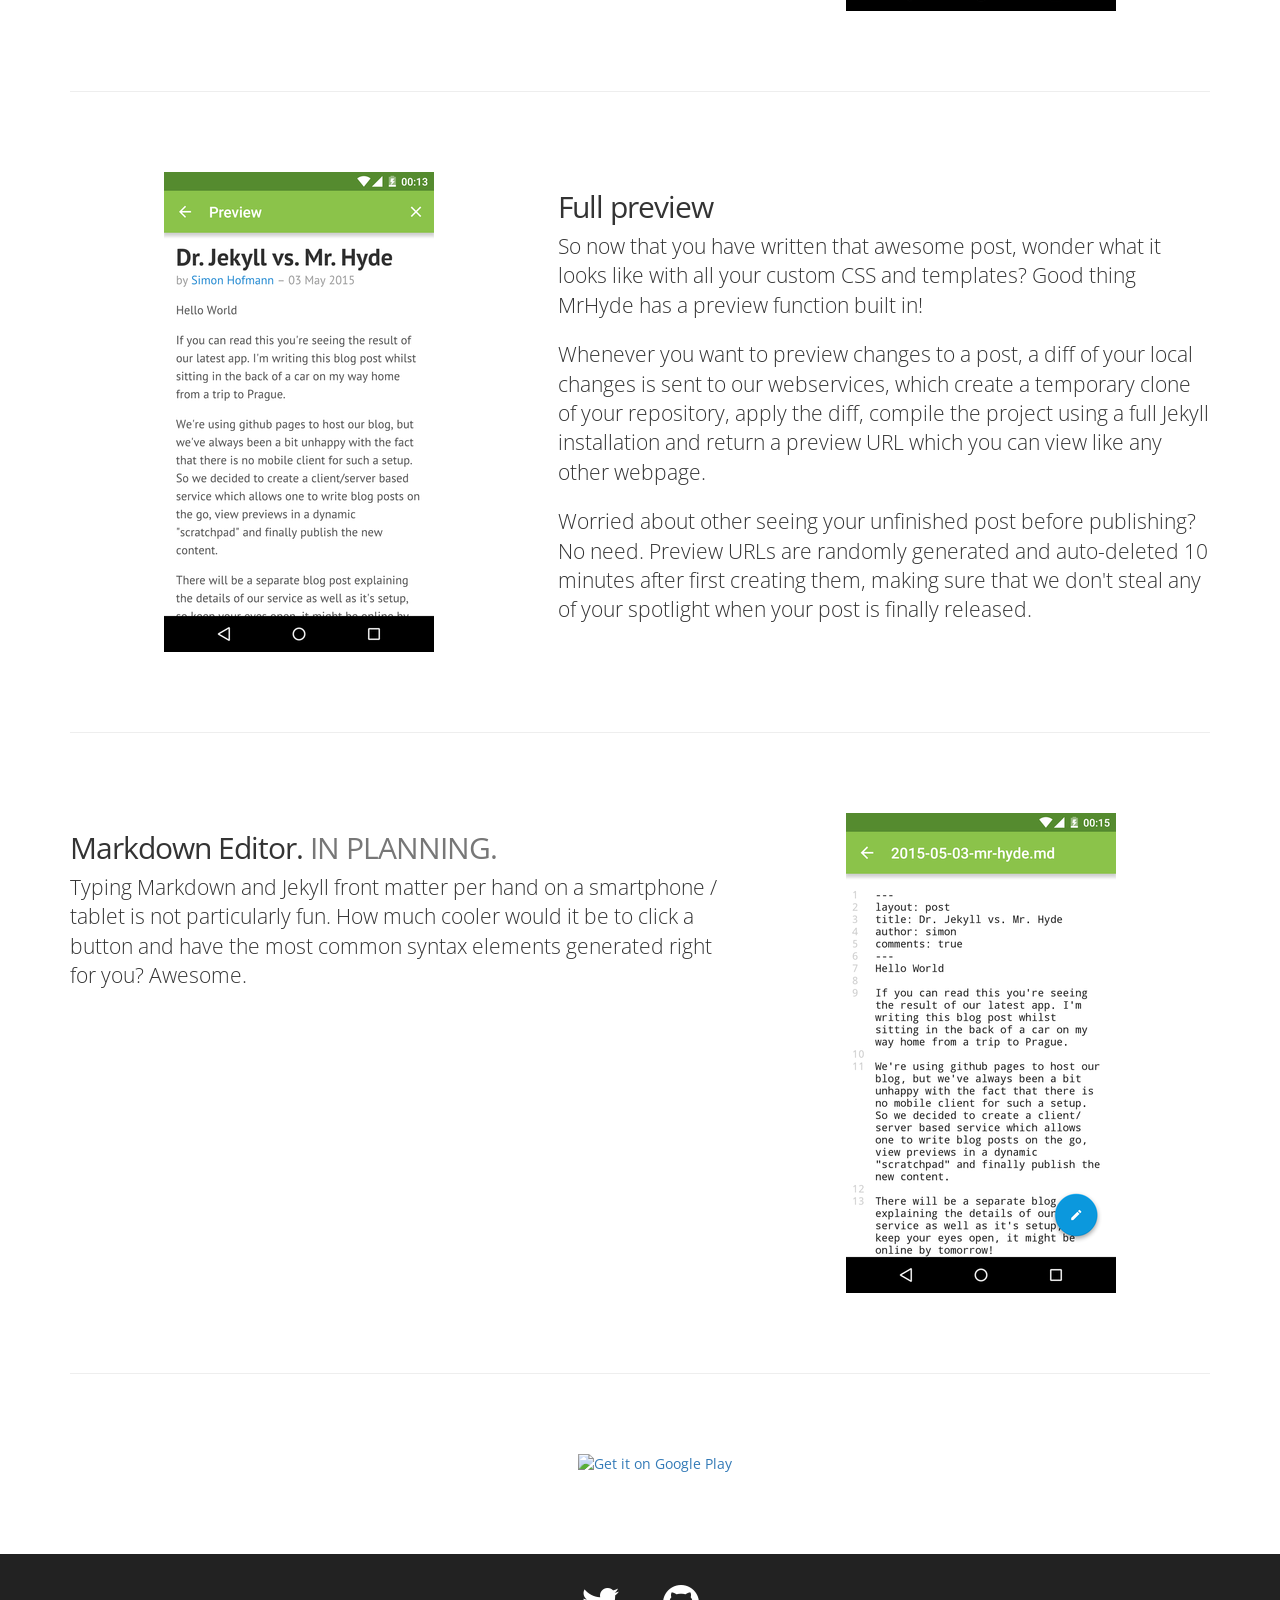
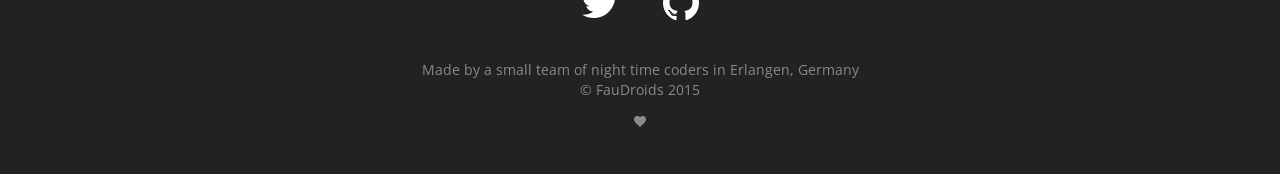
==== commit 285cb080: "Add link to blog in menu" ====
--- a/index.html
+++ b/index.html
@@ -49,6 +49,7 @@
                 <ul class="nav navbar-nav">
                     <li class="active"><a href="#">Home</a></li>
                     <li><a href="https://play.google.com/store/apps/details?id=org.faudroids.mrhyde">Download</a></li>
+                    <li><a href="http://faudroids.org/MrHyde-blog">Blog</a></li>
                     <li><a href="about.html">About</a></li>
                     <li><a href="contact.html">Contact</a></li>
                 </ul>
